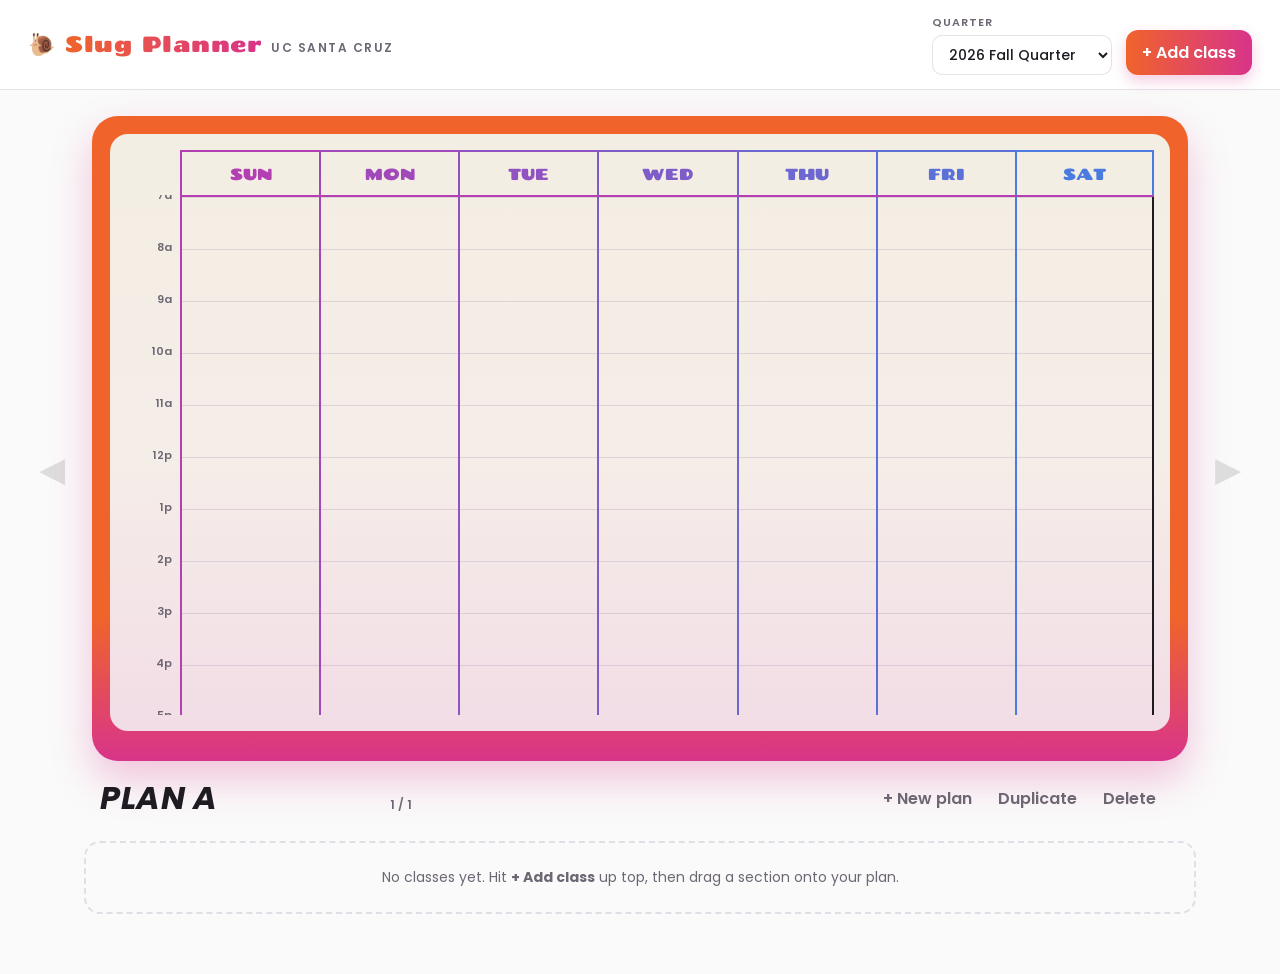
==== prototype/index.html @ 43cd10d3 "prototype: local wireframe of the planner; workflow: rebase before push Co-Authored-By: Claude Fable" ====
<!doctype html>
<html lang="en">
<head>
<meta charset="utf-8">
<meta name="viewport" content="width=device-width, initial-scale=1">
<title>Slug Planner</title>
<link rel="preconnect" href="https://fonts.googleapis.com">
<link href="https://fonts.googleapis.com/css2?family=Chango&family=Poppins:ital,wght@0,400;0,500;0,600;0,700;1,700&display=swap" rel="stylesheet">
<link rel="stylesheet" href="styles.css">
</head>
<body>

<header class="topbar">
  <div class="brand">
    <span class="brand-mark">🐌</span>
    <span class="brand-name">Slug Planner</span>
    <span class="brand-sub">UC Santa Cruz</span>
  </div>
  <div class="topbar-controls">
    <label class="field">
      <span>Quarter</span>
      <select id="termSelect"></select>
    </label>
    <button id="addClassBtn" class="btn btn-primary">+ Add class</button>
  </div>
</header>

<!-- Class picker drawer -->
<div id="drawer" class="drawer" hidden>
  <div class="drawer-inner">
    <div class="drawer-head">
      <h2>Add a class</h2>
      <button id="closeDrawer" class="icon-btn" aria-label="Close">✕</button>
    </div>
    <div class="drawer-filters">
      <label class="field">
        <span>Subject</span>
        <select id="subjectSelect"><option value="">All subjects</option></select>
      </label>
      <label class="field grow">
        <span>Search</span>
        <input id="courseSearch" type="search" placeholder="e.g. 19A, psych, calculus">
      </label>
    </div>
    <ul id="courseList" class="course-list"></ul>
  </div>
</div>

<main class="stage">
  <button id="prevPlan" class="arrow-btn" aria-label="Previous plan">◀</button>

  <section class="plan-wrap">
    <div class="plan-frame">
      <div class="plan-card">
        <div class="cal-head">
          <div class="cal-gutter"></div>
          <div class="cal-days" id="calDays"></div>
        </div>
        <div class="cal-body" id="calBody">
          <div class="cal-gutter" id="calGutter"></div>
          <div class="cal-grid" id="calGrid"></div>
        </div>
      </div>
    </div>

    <div class="plan-meta">
      <div class="plan-title">
        <input id="planName" class="plan-name" value="PLAN A" spellcheck="false">
        <span id="planIndex" class="plan-index">1 / 1</span>
      </div>
      <div class="plan-actions">
        <button id="newPlan" class="btn btn-ghost">+ New plan</button>
        <button id="dupPlan" class="btn btn-ghost">Duplicate</button>
        <button id="delPlan" class="btn btn-ghost danger">Delete</button>
        <span id="planUnits" class="plan-units"></span>
      </div>
    </div>
  </section>

  <button id="nextPlan" class="arrow-btn" aria-label="Next plan">▶</button>
</main>

<section class="tray" id="tray">
  <div class="tray-empty" id="trayEmpty">
    No classes yet. Hit <strong>+ Add class</strong> up top, then drag a section onto your plan.
  </div>
</section>

<!-- Discussion chooser popover -->
<div id="disChooser" class="popover" hidden></div>

<script src="app.js"></script>
</body>
</html>
---- prototype/styles.css ----
:root {
  --orange: #f0632b;
  --orange-2: #f26b3a;
  --pink: #d8348a;
  --magenta: #b33fb2;
  --blue: #4a7be0;
  --cream: #f3eee3;
  --paper: #fafafa;
  --ink: #1e1b22;
  --muted: #6d6774;
  --green: #5bbf8e;
  --red: #d63a2f;
  --line: rgba(120, 90, 140, 0.18);
  --hour-px: 52px;
  --day-start: 7;   /* 7am */
  --day-end: 22;    /* 10pm */
  --display: "Chango", "Arial Black", sans-serif;
  --body: "Poppins", system-ui, sans-serif;
}

* { box-sizing: border-box; }
html, body { margin: 0; background: var(--paper); color: var(--ink); font-family: var(--body); }
button, input, select { font: inherit; color: inherit; }

/* ---------------------------------------------------------------- top bar */
.topbar {
  display: flex; align-items: center; justify-content: space-between;
  padding: 14px 28px; gap: 16px;
  background: #fff; border-bottom: 1px solid var(--line);
  position: sticky; top: 0; z-index: 20;
}
.brand { display: flex; align-items: baseline; gap: 10px; }
.brand-mark { font-size: 22px; }
.brand-name { font-family: var(--display); font-size: 22px; letter-spacing: 0.5px;
  background: linear-gradient(90deg, var(--orange), var(--pink)); -webkit-background-clip: text; background-clip: text; color: transparent; }
.brand-sub { font-size: 12px; color: var(--muted); font-weight: 600; text-transform: uppercase; letter-spacing: 1.5px; }
.topbar-controls { display: flex; align-items: flex-end; gap: 14px; }

.field { display: flex; flex-direction: column; gap: 4px; font-size: 11px; font-weight: 600; color: var(--muted); text-transform: uppercase; letter-spacing: 1px; }
.field.grow { flex: 1; }
.field select, .field input {
  font-size: 14px; font-weight: 500; text-transform: none; letter-spacing: 0; color: var(--ink);
  padding: 8px 12px; border: 1.5px solid var(--line); border-radius: 10px; background: #fff; min-width: 180px;
}
.field input:focus, .field select:focus { outline: 2px solid var(--blue); outline-offset: 1px; }

.btn { border: 0; border-radius: 12px; padding: 10px 16px; font-weight: 600; cursor: pointer; transition: transform .08s ease, filter .15s ease; }
.btn:active { transform: translateY(1px); }
.btn-primary { background: linear-gradient(90deg, var(--orange), var(--pink)); color: #fff; box-shadow: 0 6px 14px rgba(216,52,138,.25); }
.btn-primary:hover { filter: brightness(1.05); }
.btn-ghost { background: transparent; color: var(--muted); padding: 6px 10px; border-radius: 8px; }
.btn-ghost:hover { background: rgba(0,0,0,.05); color: var(--ink); }
.btn-ghost.danger:hover { color: var(--red); }
.icon-btn { border: 0; background: transparent; font-size: 18px; cursor: pointer; color: var(--muted); }

/* ---------------------------------------------------------------- drawer */
.drawer { position: fixed; inset: 0; z-index: 30; background: rgba(30,27,34,.35); backdrop-filter: blur(2px); }
.drawer-inner {
  position: absolute; top: 0; right: 0; height: 100%; width: min(520px, 100%);
  background: #fff; box-shadow: -12px 0 40px rgba(0,0,0,.18);
  display: flex; flex-direction: column; padding: 22px 24px; gap: 14px;
}
.drawer-head { display: flex; justify-content: space-between; align-items: center; }
.drawer-head h2 { margin: 0; font-family: var(--display); font-size: 22px; color: var(--magenta); }
.drawer-filters { display: flex; gap: 12px; }
.course-list { list-style: none; margin: 0; padding: 0; overflow: auto; flex: 1; display: flex; flex-direction: column; gap: 6px; }
.course-item {
  display: flex; align-items: center; justify-content: space-between; gap: 10px;
  padding: 10px 12px; border-radius: 12px; border: 1.5px solid var(--line); cursor: pointer;
}
.course-item:hover { border-color: var(--pink); background: #fff6fa; }
.course-item.added { opacity: .55; cursor: default; }
.course-code { font-weight: 700; }
.course-title { color: var(--muted); font-size: 13px; }
.course-sections { font-size: 11px; color: var(--muted); white-space: nowrap; }

/* ---------------------------------------------------------------- stage */
.stage { display: grid; grid-template-columns: 64px minmax(0, 1fr) 64px; align-items: center; gap: 8px; padding: 26px 20px 8px; }
.arrow-btn { border: 0; background: transparent; color: var(--red); font-size: 34px; cursor: pointer; justify-self: center; padding: 10px; border-radius: 50%; transition: transform .12s ease; }
.arrow-btn:hover { transform: scale(1.15); }
.arrow-btn:disabled { color: #ddd; cursor: default; transform: none; }

.plan-wrap { display: flex; flex-direction: column; gap: 12px; min-width: 0; }
.plan-frame {
  padding: 18px 18px 30px;
  border-radius: 26px;
  background:
    radial-gradient(circle at 12% 18%, rgba(255,255,255,.18) 0 2px, transparent 3px),
    radial-gradient(circle at 78% 70%, rgba(255,255,255,.14) 0 2px, transparent 3px),
    linear-gradient(180deg, var(--orange) 0%, var(--orange) 78%, var(--pink) 100%);
  box-shadow: 0 18px 40px rgba(216,52,138,.28);
}
.plan-card {
  background: linear-gradient(180deg, var(--cream) 0%, #f5ede8 55%, #f2dde6 100%);
  border-radius: 18px; padding: 16px; overflow: hidden;
}
.cal-head { display: grid; grid-template-columns: 54px 1fr; }
.cal-gutter { width: 54px; }
.cal-days { display: grid; grid-template-columns: repeat(7, 1fr); }
.cal-days .day {
  text-align: center; font-family: var(--display); font-size: 16px; padding: 12px 4px;
  border: 2px solid; border-bottom: 0; border-right: 0;
}
.cal-days .day:last-child { border-right: 2px solid; }
.cal-body { display: grid; grid-template-columns: 54px 1fr; max-height: 520px; overflow-y: auto; overscroll-behavior: contain; }
#calGutter { position: relative; font-size: 11px; color: var(--muted); font-weight: 600; }
#calGutter .hour { position: absolute; right: 8px; transform: translateY(-50%); }
.cal-grid { position: relative; display: grid; grid-template-columns: repeat(7, 1fr); border-top: 2px solid; }
.cal-col { position: relative; border-left: 2px solid; background-image: repeating-linear-gradient(to bottom, var(--line) 0 1px, transparent 1px var(--hour-px)); }
.cal-col:last-child { border-right: 2px solid; }
.cal-col.drop-ok { background-color: rgba(91,191,142,.14); }
.cal-col.drop-hot { background-color: rgba(91,191,142,.28); }

/* gradient border trick: columns fade purple -> blue left to right */
.cal-days .day, .cal-col { border-color: var(--col-color, var(--magenta)); }
.cal-grid { border-color: var(--magenta); }

.block {
  position: absolute; left: 4px; right: 4px; border-radius: 8px; padding: 5px 7px; overflow: hidden;
  color: #fff; font-size: 11px; line-height: 1.25; box-shadow: 0 3px 8px rgba(0,0,0,.14);
  cursor: default; user-select: none;
}
.block .b-code { font-weight: 700; font-size: 12px; }
.block .b-sub { opacity: .92; }
.block .b-x { position: absolute; top: 3px; right: 5px; font-size: 11px; cursor: pointer; opacity: .75; }
.block .b-x:hover { opacity: 1; }
.block.dis { filter: saturate(.85); opacity: .88; border: 1.5px dashed rgba(255,255,255,.75); }
.block.conflict { outline: 3px solid var(--red); outline-offset: -1px; }
.block.needs-dis { border: 2px dashed #fff; }
.block .b-pick { display: inline-block; margin-top: 3px; background: rgba(255,255,255,.28); border-radius: 6px; padding: 1px 6px; cursor: pointer; font-weight: 600; }
.block .b-pick:hover { background: rgba(255,255,255,.45); }

.plan-meta { display: flex; justify-content: space-between; align-items: center; padding: 0 6px; }
.plan-title { display: flex; align-items: baseline; gap: 12px; }
.plan-name { font-family: var(--body); font-style: italic; font-weight: 700; font-size: 32px; border: 0; background: transparent; width: 280px; text-transform: uppercase; letter-spacing: .5px; }
.plan-name:focus { outline: 0; border-bottom: 2px solid var(--pink); }
.plan-index { font-size: 12px; color: var(--muted); font-weight: 600; }
.plan-actions { display: flex; gap: 6px; align-items: center; }
.plan-units { font-size: 12px; color: var(--muted); font-weight: 600; margin-left: 10px; }

/* ---------------------------------------------------------------- tray */
.tray { padding: 10px 84px 60px; display: flex; flex-direction: column; gap: 14px; }
.tray-empty { color: var(--muted); font-size: 14px; padding: 24px; text-align: center; border: 2px dashed var(--line); border-radius: 16px; }
.tray-row { display: grid; grid-template-columns: 200px 1fr auto; align-items: center; gap: 14px; }
.tray-course { display: flex; flex-direction: column; gap: 2px; }
.tray-course .tc-code { font-weight: 700; font-size: 15px; display: flex; align-items: center; gap: 8px; }
.tray-course .swatch { width: 12px; height: 12px; border-radius: 4px; display: inline-block; }
.tray-course .tc-title { font-size: 13px; color: var(--muted); }
.tray-cards { display: flex; flex-wrap: wrap; gap: 14px 22px; }
.card {
  position: relative; min-width: 150px; padding: 10px 14px; border-radius: 6px; color: #fff;
  cursor: grab; box-shadow: 0 5px 12px rgba(0,0,0,.16); transition: transform .1s ease;
  font-size: 13px; line-height: 1.3;
}
.card:hover { transform: translateY(-2px); }
.card:active { cursor: grabbing; }
.card.dragging { opacity: .5; }
.card .c-sec { font-weight: 700; }
.card .c-time { font-weight: 500; }
.card .c-meta { font-size: 11px; opacity: .9; }
.card .c-tba { font-style: italic; opacity: .85; }
.card .badge {
  position: absolute; left: -12px; bottom: -10px; width: 24px; height: 24px; border-radius: 50%;
  background: var(--green); color: #fff; font-weight: 700; font-size: 12px;
  display: flex; align-items: center; justify-content: center; box-shadow: 0 2px 6px rgba(0,0,0,.2);
}
.card .badge.on-this { outline: 2px solid #fff; }
.tray-remove { color: var(--muted); }

/* ---------------------------------------------------------------- popover */
.popover {
  position: absolute; z-index: 40; background: #fff; border-radius: 14px; padding: 12px;
  box-shadow: 0 14px 34px rgba(0,0,0,.22); min-width: 240px; max-height: 320px; overflow: auto;
}
.popover h4 { margin: 0 0 8px; font-size: 12px; text-transform: uppercase; letter-spacing: 1px; color: var(--muted); }
.popover .opt { display: flex; justify-content: space-between; gap: 10px; padding: 7px 9px; border-radius: 8px; cursor: pointer; font-size: 13px; }
.popover .opt:hover { background: #fff1f6; }
.popover .opt .o-code { font-weight: 700; }
.popover .opt .o-time { color: var(--muted); }
.popover .opt.conflict .o-time::after { content: " · conflict"; color: var(--red); font-weight: 600; }

@media (max-width: 900px) {
  .stage { grid-template-columns: 40px 1fr 40px; padding: 16px 6px; }
  .tray { padding: 10px 16px 60px; }
  .tray-row { grid-template-columns: 1fr; }
  .plan-name { font-size: 24px; width: 200px; }
}
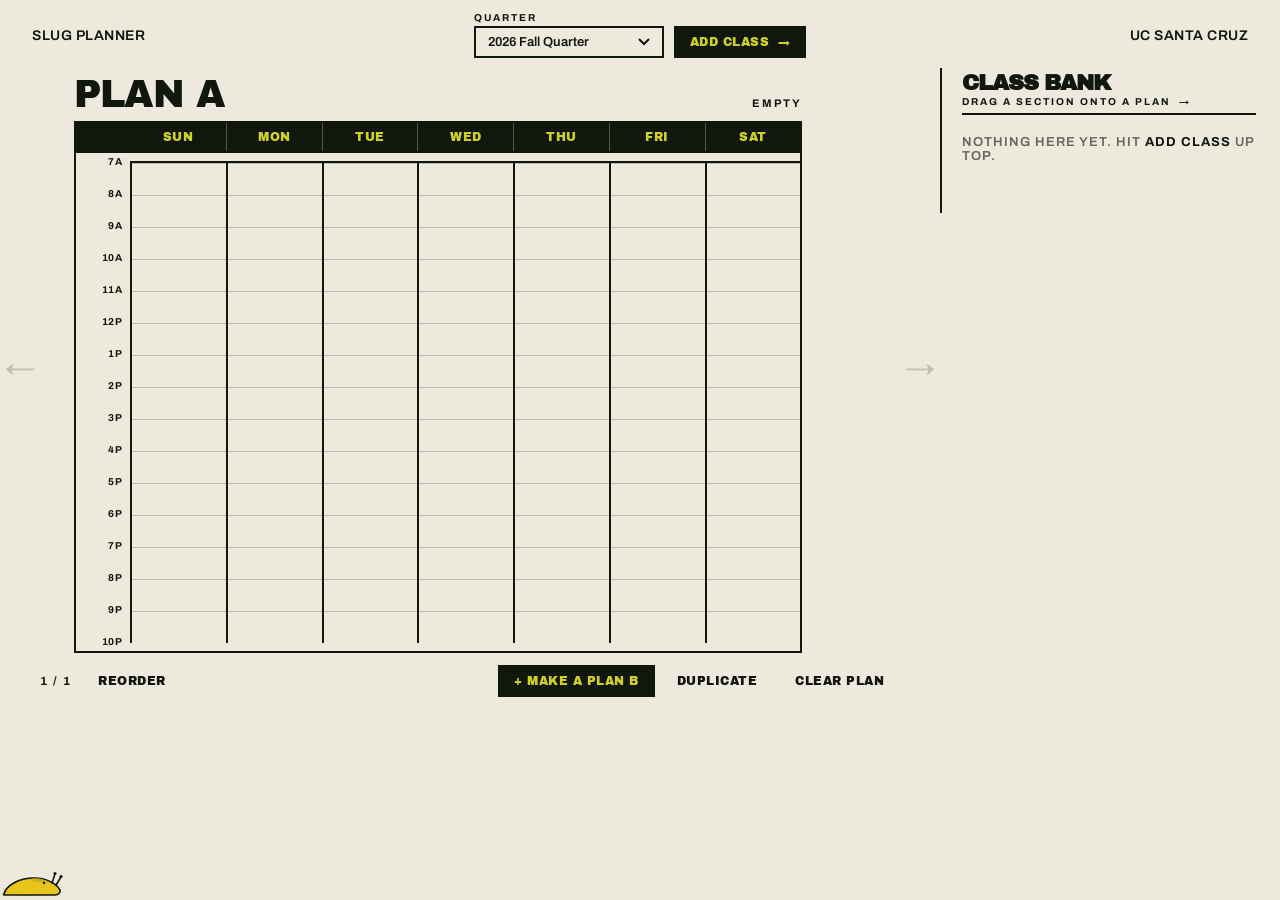
==== commit ae8127ac: "prototype: tile section cards in an equal-size grid Co-Authored-By: Claude Fable 5.1 <noreply@anthro" ====
--- a/prototype/index.html
+++ b/prototype/index.html
@@ -5,31 +5,28 @@
 <meta name="viewport" content="width=device-width, initial-scale=1">
 <title>Slug Planner</title>
 <link rel="preconnect" href="https://fonts.googleapis.com">
-<link href="https://fonts.googleapis.com/css2?family=Chango&family=Poppins:ital,wght@0,400;0,500;0,600;0,700;1,700&display=swap" rel="stylesheet">
+<link href="https://fonts.googleapis.com/css2?family=Archivo+Black&family=Archivo:wght@400;500;600;700&display=swap" rel="stylesheet">
 <link rel="stylesheet" href="styles.css">
 </head>
 <body>
 
 <header class="topbar">
-  <div class="brand">
-    <span class="brand-mark">🐌</span>
-    <span class="brand-name">Slug Planner</span>
-    <span class="brand-sub">UC Santa Cruz</span>
-  </div>
+  <div class="brand">SLUG PLANNER</div>
   <div class="topbar-controls">
     <label class="field">
       <span>Quarter</span>
       <select id="termSelect"></select>
     </label>
-    <button id="addClassBtn" class="btn btn-primary">+ Add class</button>
+    <button id="addClassBtn" class="btn btn-ink">ADD CLASS <span class="arrow">→</span></button>
   </div>
+  <div class="brand-right">UC SANTA CRUZ</div>
 </header>
 
 <!-- Class picker drawer -->
 <div id="drawer" class="drawer" hidden>
   <div class="drawer-inner">
     <div class="drawer-head">
-      <h2>Add a class</h2>
+      <h2>ADD A CLASS</h2>
       <button id="closeDrawer" class="icon-btn" aria-label="Close">✕</button>
     </div>
     <div class="drawer-filters">
@@ -39,52 +36,91 @@
       </label>
       <label class="field grow">
         <span>Search</span>
-        <input id="courseSearch" type="search" placeholder="e.g. 19A, psych, calculus">
+        <input id="courseSearch" type="search" placeholder="19A, psych, calculus…">
       </label>
     </div>
     <ul id="courseList" class="course-list"></ul>
   </div>
 </div>
 
+<div class="layout">
+<div class="plan-pane">
 <main class="stage">
-  <button id="prevPlan" class="arrow-btn" aria-label="Previous plan">◀</button>
+  <button id="prevPlan" class="arrow-btn" aria-label="Previous plan">←</button>
+  <div class="track-wrap">
+    <div id="track" class="track"></div>
+  </div>
+  <button id="nextPlan" class="arrow-btn" aria-label="Next plan">→</button>
+</main>
 
-  <section class="plan-wrap">
-    <div class="plan-frame">
-      <div class="plan-card">
-        <div class="cal-head">
-          <div class="cal-gutter"></div>
-          <div class="cal-days" id="calDays"></div>
-        </div>
-        <div class="cal-body" id="calBody">
-          <div class="cal-gutter" id="calGutter"></div>
-          <div class="cal-grid" id="calGrid"></div>
-        </div>
-      </div>
+<div class="plan-bar">
+  <div class="plan-order">
+    <span id="planIndex" class="plan-index">1 / 1</span>
+    <button id="reorderBtn" class="btn btn-link" title="Drag your plans into a new order">REORDER</button>
+    <div id="reorderPanel" class="reorder" hidden>
+      <h4>Drag plans into order</h4>
+      <ul id="reorderList" class="reorder-list"></ul>
+      <button id="reorderDone" class="btn btn-ink">DONE</button>
     </div>
+  </div>
+  <div class="plan-actions">
+    <button id="newPlan" class="btn btn-ink">+ MAKE A PLAN B</button>
+    <button id="dupPlan" class="btn btn-link">DUPLICATE</button>
+    <button id="delPlan" class="btn btn-link danger">DELETE</button>
+  </div>
+</div>
 
+<template id="slideTpl">
+  <section class="slide">
     <div class="plan-meta">
-      <div class="plan-title">
-        <input id="planName" class="plan-name" value="PLAN A" spellcheck="false">
-        <span id="planIndex" class="plan-index">1 / 1</span>
-      </div>
-      <div class="plan-actions">
-        <button id="newPlan" class="btn btn-ghost">+ New plan</button>
-        <button id="dupPlan" class="btn btn-ghost">Duplicate</button>
-        <button id="delPlan" class="btn btn-ghost danger">Delete</button>
-        <span id="planUnits" class="plan-units"></span>
-      </div>
+      <input class="plan-name" value="PLAN A" spellcheck="false" aria-label="Plan name">
+      <span class="plan-units"></span>
+    </div>
+    <div class="plan-card">
+      <div class="cal-head"><div class="cal-gutter"></div><div class="cal-days"></div></div>
+      <div class="cal-body"><div class="cal-gutter gutter-hours"></div><div class="cal-grid"></div></div>
     </div>
   </section>
+</template>
 
-  <button id="nextPlan" class="arrow-btn" aria-label="Next plan">▶</button>
-</main>
+</div><!-- /plan-pane -->
 
 <section class="tray" id="tray">
+  <div class="tray-head">
+    <h2>CLASS BANK</h2>
+    <span class="tray-hint">DRAG A SECTION ONTO A PLAN <span class="arrow">→</span></span>
+  </div>
   <div class="tray-empty" id="trayEmpty">
-    No classes yet. Hit <strong>+ Add class</strong> up top, then drag a section onto your plan.
+    Nothing here yet. Hit <strong>ADD CLASS</strong> up top.
   </div>
 </section>
+</div><!-- /layout -->
+
+<!-- Sammy, crawling along the bottom edge -->
+<div class="slug-lane">
+  <div class="slug-crawl" id="slug" title="Sammy" role="button" aria-label="Poke Sammy the slug">
+    <div class="slug-say" id="slugSay" hidden></div>
+    <svg class="slug" viewBox="0 0 64 30" width="64" height="30">
+      <g class="slug-body">
+        <!-- slime trail -->
+        <path d="M2 26 Q 10 24, 18 26 T 34 26" fill="none" stroke="#b9ba1f" stroke-width="1.5" stroke-linecap="round" opacity=".55"/>
+        <!-- body -->
+        <path d="M4 26 C 6 18, 18 10, 34 10 C 46 10, 56 15, 60 22 C 61 25, 58 27, 54 27 L 8 27 C 4 27, 3 27, 4 26 Z" fill="#e8c51a" stroke="#11170d" stroke-width="1.6" stroke-linejoin="round"/>
+        <!-- mantle -->
+        <path d="M28 12 C 34 9, 44 10, 50 15 C 44 14, 36 14, 28 12 Z" fill="#c9a815" opacity=".8"/>
+        <!-- pneumostome -->
+        <circle cx="44" cy="15" r="1.2" fill="#11170d"/>
+        <!-- eyestalks -->
+        <g class="slug-eyes">
+          <path d="M52 15 L 55 6" stroke="#11170d" stroke-width="1.6" stroke-linecap="round"/>
+          <path d="M56 17 L 61 9" stroke="#11170d" stroke-width="1.6" stroke-linecap="round"/>
+          <circle cx="55" cy="5.5" r="1.6" fill="#11170d"/>
+          <circle cx="61" cy="8.5" r="1.6" fill="#11170d"/>
+        </g>
+      </g>
+    </svg>
+  </div>
+</div>
 
 <!-- Discussion chooser popover -->
 <div id="disChooser" class="popover" hidden></div>
--- a/prototype/styles.css
+++ b/prototype/styles.css
@@ -1,187 +1,281 @@
+/* Slug Planner — "lime poster" theme.
+ * Acid lime ground, near-black ink, bold all-caps type, hairline black rules. */
 :root {
-  --orange: #f0632b;
-  --orange-2: #f26b3a;
-  --pink: #d8348a;
-  --magenta: #b33fb2;
-  --blue: #4a7be0;
-  --cream: #f3eee3;
-  --paper: #fafafa;
-  --ink: #1e1b22;
-  --muted: #6d6774;
-  --green: #5bbf8e;
-  --red: #d63a2f;
-  --line: rgba(120, 90, 140, 0.18);
-  --hour-px: 52px;
-  --day-start: 7;   /* 7am */
-  --day-end: 22;    /* 10pm */
-  --display: "Chango", "Arial Black", sans-serif;
-  --body: "Poppins", system-ui, sans-serif;
+  --bg: #ede9dc;          /* mellow oat ground */
+  --lime: #cfd026;        /* poster accent: text on ink, first course color */
+  --lime-deep: #b9ba1f;
+  --lime-pale: #dcdc5a;
+  --ink: #11170d;
+  --ink-soft: rgba(17, 23, 13, .62);
+  --paper: #f5f6ea;
+  --red: #e5352b;
+  --green: #157a3a;
+  --rule: rgba(17, 23, 13, .22);
+  --rule-strong: var(--ink);
+  --hour-px: 32px;
+  --display: "Archivo Black", "Arial Black", Impact, sans-serif;
+  --body: "Archivo", "Helvetica Neue", Arial, sans-serif;
 }
 
 * { box-sizing: border-box; }
-html, body { margin: 0; background: var(--paper); color: var(--ink); font-family: var(--body); }
+html, body { margin: 0; background: var(--bg); color: var(--ink); font-family: var(--body); -webkit-font-smoothing: antialiased; }
 button, input, select { font: inherit; color: inherit; }
+::selection { background: var(--ink); color: var(--lime); }
+
+.arrow { display: inline-block; margin-left: 4px; }
 
 /* ---------------------------------------------------------------- top bar */
 .topbar {
-  display: flex; align-items: center; justify-content: space-between;
-  padding: 14px 28px; gap: 16px;
-  background: #fff; border-bottom: 1px solid var(--line);
+  display: grid; grid-template-columns: 1fr auto 1fr; align-items: center; gap: 16px;
+  padding: 12px 32px 10px;
+  background: var(--bg);
   position: sticky; top: 0; z-index: 20;
 }
-.brand { display: flex; align-items: baseline; gap: 10px; }
-.brand-mark { font-size: 22px; }
-.brand-name { font-family: var(--display); font-size: 22px; letter-spacing: 0.5px;
-  background: linear-gradient(90deg, var(--orange), var(--pink)); -webkit-background-clip: text; background-clip: text; color: transparent; }
-.brand-sub { font-size: 12px; color: var(--muted); font-weight: 600; text-transform: uppercase; letter-spacing: 1.5px; }
-.topbar-controls { display: flex; align-items: flex-end; gap: 14px; }
-
-.field { display: flex; flex-direction: column; gap: 4px; font-size: 11px; font-weight: 600; color: var(--muted); text-transform: uppercase; letter-spacing: 1px; }
-.field.grow { flex: 1; }
+.brand, .brand-right { font-weight: 600; font-size: 14px; letter-spacing: .5px; text-transform: uppercase; }
+.brand-right { text-align: right; }
+.topbar-controls { display: flex; align-items: flex-end; gap: 10px; justify-self: center; }
+
+.field { display: flex; flex-direction: column; gap: 3px; font-size: 10px; font-weight: 700; color: var(--ink); text-transform: uppercase; letter-spacing: 2px; min-width: 0; }
+.field.grow { flex: 1; min-width: 0; }
 .field select, .field input {
-  font-size: 14px; font-weight: 500; text-transform: none; letter-spacing: 0; color: var(--ink);
-  padding: 8px 12px; border: 1.5px solid var(--line); border-radius: 10px; background: #fff; min-width: 180px;
-}
-.field input:focus, .field select:focus { outline: 2px solid var(--blue); outline-offset: 1px; }
-
-.btn { border: 0; border-radius: 12px; padding: 10px 16px; font-weight: 600; cursor: pointer; transition: transform .08s ease, filter .15s ease; }
+  width: 100%; min-width: 0;
+  font-size: 13px; font-weight: 600; text-transform: none; letter-spacing: 0; color: var(--ink);
+  padding: 7px 12px; border: 2px solid var(--ink); border-radius: 0; background: transparent;
+  -webkit-appearance: none; appearance: none;
+}
+.topbar .field select { min-width: 190px; }
+.field select {
+  padding-right: 34px;
+  background-image: url("data:image/svg+xml;utf8,<svg xmlns='http://www.w3.org/2000/svg' width='12' height='8' viewBox='0 0 12 8'><path d='M1 1l5 5 5-5' fill='none' stroke='%2311170d' stroke-width='2'/></svg>");
+  background-repeat: no-repeat; background-position: right 12px center;
+}
+.field input::placeholder { color: var(--ink-soft); font-weight: 500; }
+.field input:focus, .field select:focus { outline: 0; box-shadow: 0 0 0 3px var(--ink); }
+
+.btn {
+  border: 2px solid var(--ink); border-radius: 0; padding: 7px 14px;
+  font-family: var(--display); font-weight: 400; font-size: 12px; letter-spacing: .5px; text-transform: uppercase;
+  cursor: pointer; background: transparent; color: var(--ink);
+  transition: background .12s ease, color .12s ease, transform .08s ease;
+}
 .btn:active { transform: translateY(1px); }
-.btn-primary { background: linear-gradient(90deg, var(--orange), var(--pink)); color: #fff; box-shadow: 0 6px 14px rgba(216,52,138,.25); }
-.btn-primary:hover { filter: brightness(1.05); }
-.btn-ghost { background: transparent; color: var(--muted); padding: 6px 10px; border-radius: 8px; }
-.btn-ghost:hover { background: rgba(0,0,0,.05); color: var(--ink); }
-.btn-ghost.danger:hover { color: var(--red); }
-.icon-btn { border: 0; background: transparent; font-size: 18px; cursor: pointer; color: var(--muted); }
+.btn:hover { background: var(--ink); color: var(--lime); }
+.btn-ink { background: var(--ink); color: var(--lime); }
+.btn-ink:hover { background: transparent; color: var(--ink); }
+.btn-link { border-color: transparent; }
+.btn-link:hover { border-color: var(--ink); }
+.btn.danger:hover { background: var(--red); border-color: var(--red); color: #fff; }
+.btn-ghost { background: transparent; border: 0; color: var(--ink-soft); padding: 6px 10px; }
+.btn-ghost:hover { color: var(--ink); }
+.icon-btn { border: 0; background: transparent; font-size: 22px; cursor: pointer; color: var(--ink); line-height: 1; }
 
 /* ---------------------------------------------------------------- drawer */
-.drawer { position: fixed; inset: 0; z-index: 30; background: rgba(30,27,34,.35); backdrop-filter: blur(2px); }
+.drawer { position: fixed; inset: 0; z-index: 30; background: rgba(17, 23, 13, .3); }
 .drawer-inner {
-  position: absolute; top: 0; right: 0; height: 100%; width: min(520px, 100%);
-  background: #fff; box-shadow: -12px 0 40px rgba(0,0,0,.18);
-  display: flex; flex-direction: column; padding: 22px 24px; gap: 14px;
+  position: absolute; top: 0; left: 0; height: 100%; width: min(540px, 100%);
+  background: var(--bg); border-right: 3px solid var(--ink);
+  display: flex; flex-direction: column; padding: 20px 28px; gap: 14px;
 }
 .drawer-head { display: flex; justify-content: space-between; align-items: center; }
-.drawer-head h2 { margin: 0; font-family: var(--display); font-size: 22px; color: var(--magenta); }
+.drawer-head h2 { margin: 0; font-family: var(--display); font-size: 24px; letter-spacing: -.5px; text-transform: uppercase; }
 .drawer-filters { display: flex; gap: 12px; }
-.course-list { list-style: none; margin: 0; padding: 0; overflow: auto; flex: 1; display: flex; flex-direction: column; gap: 6px; }
+.drawer-filters .field:first-child { flex: 0 1 200px; }
+.course-list { list-style: none; margin: 0 -28px; padding: 0 28px 20px; overflow: auto; flex: 1; display: flex; flex-direction: column; border-top: 2px solid var(--ink); }
 .course-item {
-  display: flex; align-items: center; justify-content: space-between; gap: 10px;
-  padding: 10px 12px; border-radius: 12px; border: 1.5px solid var(--line); cursor: pointer;
-}
-.course-item:hover { border-color: var(--pink); background: #fff6fa; }
-.course-item.added { opacity: .55; cursor: default; }
-.course-code { font-weight: 700; }
-.course-title { color: var(--muted); font-size: 13px; }
-.course-sections { font-size: 11px; color: var(--muted); white-space: nowrap; }
-
-/* ---------------------------------------------------------------- stage */
-.stage { display: grid; grid-template-columns: 64px minmax(0, 1fr) 64px; align-items: center; gap: 8px; padding: 26px 20px 8px; }
-.arrow-btn { border: 0; background: transparent; color: var(--red); font-size: 34px; cursor: pointer; justify-self: center; padding: 10px; border-radius: 50%; transition: transform .12s ease; }
-.arrow-btn:hover { transform: scale(1.15); }
-.arrow-btn:disabled { color: #ddd; cursor: default; transform: none; }
-
-.plan-wrap { display: flex; flex-direction: column; gap: 12px; min-width: 0; }
-.plan-frame {
-  padding: 18px 18px 30px;
-  border-radius: 26px;
-  background:
-    radial-gradient(circle at 12% 18%, rgba(255,255,255,.18) 0 2px, transparent 3px),
-    radial-gradient(circle at 78% 70%, rgba(255,255,255,.14) 0 2px, transparent 3px),
-    linear-gradient(180deg, var(--orange) 0%, var(--orange) 78%, var(--pink) 100%);
-  box-shadow: 0 18px 40px rgba(216,52,138,.28);
-}
-.plan-card {
-  background: linear-gradient(180deg, var(--cream) 0%, #f5ede8 55%, #f2dde6 100%);
-  border-radius: 18px; padding: 16px; overflow: hidden;
-}
-.cal-head { display: grid; grid-template-columns: 54px 1fr; }
+  display: flex; align-items: center; justify-content: space-between; gap: 16px;
+  padding: 10px 4px; border-bottom: 1px solid var(--rule); cursor: pointer; line-height: 1.3;
+}
+.ci-main { display: flex; flex-direction: column; gap: 2px; min-width: 0; }
+.course-item:hover { background: var(--ink); color: var(--lime); margin: 0 -28px; padding-left: 32px; padding-right: 32px; }
+.course-item:hover .course-title, .course-item:hover .course-sections { color: inherit; opacity: .75; }
+.course-item.added { opacity: .4; cursor: default; }
+.course-item.added:hover { background: transparent; color: inherit; margin: 0; padding-left: 4px; padding-right: 4px; }
+.course-code { font-family: var(--display); font-size: 14px; text-transform: uppercase; }
+.course-title { color: var(--ink-soft); font-size: 12px; font-weight: 500; }
+.course-sections { font-size: 11px; font-weight: 700; letter-spacing: 1px; text-transform: uppercase; color: var(--ink-soft); white-space: nowrap; }
+
+/* ---------------------------------------------------------------- layout: plan left, class bank right */
+.layout { display: grid; grid-template-columns: minmax(0, 1fr) 340px; gap: 0; align-items: start; }
+.plan-pane { min-width: 0; }
+
+/* ---------------------------------------------------------------- stage / carousel */
+.stage { display: grid; grid-template-columns: 40px minmax(0, 1fr) 40px; align-items: center; gap: 0; padding: 2px 0 0; }
+.arrow-btn { border: 0; background: transparent; color: var(--ink); font-size: 30px; font-weight: 300; cursor: pointer; justify-self: center; padding: 6px; transition: transform .12s ease, opacity .2s ease; z-index: 2; }
+.arrow-btn:hover { transform: translateX(2px); }
+.arrow-btn:first-of-type:hover { transform: translateX(-2px); }
+.arrow-btn:disabled { opacity: .2; cursor: default; transform: none; }
+
+.track-wrap { min-width: 0; }
+.track {
+  display: flex; gap: 40px; align-items: flex-start;
+  overflow-x: auto; overscroll-behavior-x: contain; scroll-behavior: smooth;
+  scroll-snap-type: x mandatory;
+  padding: 4px calc((100% - var(--slide-w)) / 2) 10px;   /* centers the active slide, neighbors peek */
+  scrollbar-width: none;
+  --slide-w: min(92%, 1180px);
+}
+.track::-webkit-scrollbar { display: none; }
+.slide {
+  --sat: 100%;
+  flex: 0 0 var(--slide-w); scroll-snap-align: center; scroll-snap-stop: always;
+  display: flex; flex-direction: column; gap: 4px;
+  transform: scale(.96); opacity: .55; transition: transform .35s ease, opacity .35s ease, filter .35s ease;
+  filter: grayscale(calc(100% - var(--sat)));
+}
+.slide.active { transform: scale(1); opacity: 1; filter: none; }
+
+.plan-bar { display: flex; justify-content: space-between; align-items: center; padding: 2px 40px 14px; }
+.plan-index { font-size: 12px; font-weight: 700; letter-spacing: 2px; color: var(--ink); }
+.plan-bar { position: relative; }
+.plan-order { display: flex; align-items: center; gap: 10px; }
+#reorderBtn.on { background: var(--ink); color: var(--lime); border-color: var(--ink); }
+.reorder {
+  position: absolute; left: 40px; bottom: calc(100% + 6px); z-index: 25;
+  background: var(--bg); border: 3px solid var(--ink); box-shadow: 6px 6px 0 var(--ink);
+  padding: 12px; min-width: 300px; display: flex; flex-direction: column; gap: 8px;
+}
+.reorder[hidden] { display: none; }
+.reorder h4 { margin: 0 2px 2px; font-size: 11px; font-weight: 700; text-transform: uppercase; letter-spacing: 2px; }
+.reorder-list { list-style: none; margin: 0; padding: 0; display: flex; flex-direction: column; gap: 6px; }
+.reorder-item {
+  display: flex; align-items: center; gap: 10px; padding: 8px 10px; border: 2px solid var(--ink); background: var(--bg);
+  cursor: grab; user-select: none; font-size: 13px;
+}
+.reorder-item:active { cursor: grabbing; }
+.reorder-item.dragging { opacity: .35; border-style: dashed; }
+.reorder-item.current { background: var(--ink); color: var(--lime); }
+.reorder-item .grip { font-family: var(--body); letter-spacing: -3px; opacity: .6; font-size: 14px; }
+.reorder-item .r-name { font-family: var(--display); text-transform: uppercase; flex: 1; }
+.reorder-item .r-meta { font-size: 10px; font-weight: 700; letter-spacing: 1px; text-transform: uppercase; opacity: .7; }
+.reorder .btn { align-self: flex-end; }
+.plan-actions { display: flex; gap: 6px; align-items: center; }
+
+/* plan headline — the poster's big bottom type */
+.plan-meta { display: flex; justify-content: space-between; align-items: baseline; padding: 0 0 2px; }
+.plan-title { display: flex; align-items: baseline; gap: 12px; }
+.plan-name {
+  font-family: var(--display); font-size: clamp(26px, 3vw, 38px); line-height: 1; letter-spacing: -1px;
+  border: 0; background: transparent; width: 100%; max-width: 620px; text-transform: uppercase; padding: 0; color: var(--ink);
+}
+.plan-name:focus { outline: 0; text-decoration: underline; text-decoration-thickness: 4px; text-underline-offset: 6px; }
+.plan-units { font-size: 11px; font-weight: 700; letter-spacing: 2px; text-transform: uppercase; white-space: nowrap; color: var(--ink); }
+
+/* calendar — the framed panel */
+.plan-card { border: 2px solid var(--ink); background: var(--bg); padding: 0; overflow: hidden; }
+.cal-head { display: grid; grid-template-columns: 54px 1fr; position: relative; z-index: 1; border-bottom: 2px solid var(--ink); background: var(--ink); color: var(--lime); }
 .cal-gutter { width: 54px; }
 .cal-days { display: grid; grid-template-columns: repeat(7, 1fr); }
-.cal-days .day {
-  text-align: center; font-family: var(--display); font-size: 16px; padding: 12px 4px;
-  border: 2px solid; border-bottom: 0; border-right: 0;
-}
-.cal-days .day:last-child { border-right: 2px solid; }
-.cal-body { display: grid; grid-template-columns: 54px 1fr; max-height: 520px; overflow-y: auto; overscroll-behavior: contain; }
-#calGutter { position: relative; font-size: 11px; color: var(--muted); font-weight: 600; }
-#calGutter .hour { position: absolute; right: 8px; transform: translateY(-50%); }
-.cal-grid { position: relative; display: grid; grid-template-columns: repeat(7, 1fr); border-top: 2px solid; }
-.cal-col { position: relative; border-left: 2px solid; background-image: repeating-linear-gradient(to bottom, var(--line) 0 1px, transparent 1px var(--hour-px)); }
-.cal-col:last-child { border-right: 2px solid; }
-.cal-col.drop-ok { background-color: rgba(91,191,142,.14); }
-.cal-col.drop-hot { background-color: rgba(91,191,142,.28); }
-
-/* gradient border trick: columns fade purple -> blue left to right */
-.cal-days .day, .cal-col { border-color: var(--col-color, var(--magenta)); }
-.cal-grid { border-color: var(--magenta); }
+.cal-days .day { text-align: center; font-family: var(--display); font-size: 12px; letter-spacing: .5px; padding: 7px 4px; border-left: 1px solid rgba(237, 233, 220, .3); }
+.cal-days .day:first-child { border-left: 0; }
+.cal-body { display: grid; grid-template-columns: 54px 1fr; max-height: max(260px, calc(100vh - 250px)); overflow-y: auto; overscroll-behavior: contain; padding-top: 8px; padding-bottom: 8px; }
+.gutter-hours { position: relative; font-size: 10px; font-weight: 700; letter-spacing: .5px; color: var(--ink); }
+.gutter-hours .hour { position: absolute; right: 8px; transform: translateY(-50%); }
+.cal-grid { position: relative; display: grid; grid-template-columns: repeat(7, 1fr); border-top: 2px solid var(--ink); }
+.cal-col { position: relative; border-left: 2px solid var(--ink); background-image: repeating-linear-gradient(to bottom, var(--rule) 0 1px, transparent 1px var(--hour-px)); transition: background-color .12s ease; }
+.cal-col.drop-ok { background-color: rgba(17, 23, 13, .06); }
+.cal-col.drop-hot { background-color: rgba(17, 23, 13, .16); }
 
 .block {
-  position: absolute; left: 4px; right: 4px; border-radius: 8px; padding: 5px 7px; overflow: hidden;
-  color: #fff; font-size: 11px; line-height: 1.25; box-shadow: 0 3px 8px rgba(0,0,0,.14);
+  position: absolute; left: 2px; right: 2px; border-radius: 0; padding: 3px 6px; overflow: hidden;
+  font-size: 10px; line-height: 1.25; border: 2px solid var(--ink);
   cursor: default; user-select: none;
 }
-.block .b-code { font-weight: 700; font-size: 12px; }
-.block .b-sub { opacity: .92; }
-.block .b-x { position: absolute; top: 3px; right: 5px; font-size: 11px; cursor: pointer; opacity: .75; }
+.block .b-code { font-family: var(--display); font-size: 11px; margin-bottom: 1px; padding-right: 12px; text-transform: uppercase; }
+.block .b-sub { opacity: .85; font-weight: 500; }
+.block .b-x { position: absolute; top: 2px; right: 5px; font-size: 11px; cursor: pointer; opacity: .7; }
 .block .b-x:hover { opacity: 1; }
-.block.dis { filter: saturate(.85); opacity: .88; border: 1.5px dashed rgba(255,255,255,.75); }
-.block.conflict { outline: 3px solid var(--red); outline-offset: -1px; }
-.block.needs-dis { border: 2px dashed #fff; }
-.block .b-pick { display: inline-block; margin-top: 3px; background: rgba(255,255,255,.28); border-radius: 6px; padding: 1px 6px; cursor: pointer; font-weight: 600; }
-.block .b-pick:hover { background: rgba(255,255,255,.45); }
-
-.plan-meta { display: flex; justify-content: space-between; align-items: center; padding: 0 6px; }
-.plan-title { display: flex; align-items: baseline; gap: 12px; }
-.plan-name { font-family: var(--body); font-style: italic; font-weight: 700; font-size: 32px; border: 0; background: transparent; width: 280px; text-transform: uppercase; letter-spacing: .5px; }
-.plan-name:focus { outline: 0; border-bottom: 2px solid var(--pink); }
-.plan-index { font-size: 12px; color: var(--muted); font-weight: 600; }
-.plan-actions { display: flex; gap: 6px; align-items: center; }
-.plan-units { font-size: 12px; color: var(--muted); font-weight: 600; margin-left: 10px; }
-
-/* ---------------------------------------------------------------- tray */
-.tray { padding: 10px 84px 60px; display: flex; flex-direction: column; gap: 14px; }
-.tray-empty { color: var(--muted); font-size: 14px; padding: 24px; text-align: center; border: 2px dashed var(--line); border-radius: 16px; }
-.tray-row { display: grid; grid-template-columns: 200px 1fr auto; align-items: center; gap: 14px; }
+.block.dis { border-style: dashed; }
+.block.conflict { outline: 3px solid var(--red); outline-offset: 0; }
+.block.needs-dis { border-style: dashed; }
+.block .b-pick { display: inline-block; margin-top: 3px; background: rgba(255, 255, 255, .28); padding: 1px 6px; cursor: pointer; font-weight: 700; }
+.block .b-pick:hover { background: rgba(255, 255, 255, .5); }
+
+/* ---------------------------------------------------------------- tray (class bank) */
+.tray { position: sticky; top: 64px; max-height: calc(100vh - 64px); overflow-y: auto; overscroll-behavior: contain;
+  padding: 4px 24px 32px 20px; border-left: 2px solid var(--ink); display: flex; flex-direction: column; gap: 0; }
+.tray-head { display: flex; flex-direction: column; gap: 2px; border-bottom: 2px solid var(--ink); padding-bottom: 6px; margin-bottom: 2px; }
+.tray-head h2 { margin: 0; font-family: var(--display); font-size: 22px; line-height: 1; letter-spacing: -1px; text-transform: uppercase; }
+.tray-hint { font-size: 10px; font-weight: 700; letter-spacing: 2px; text-transform: uppercase; }
+.tray-empty { font-size: 13px; font-weight: 600; padding: 18px 0; text-transform: uppercase; letter-spacing: 1px; color: var(--ink-soft); }
+.tray-empty strong { color: var(--ink); }
+.tray-row { display: flex; flex-direction: column; align-items: stretch; gap: 8px; padding: 10px 0; border-bottom: 1px solid var(--rule); }
 .tray-course { display: flex; flex-direction: column; gap: 2px; }
-.tray-course .tc-code { font-weight: 700; font-size: 15px; display: flex; align-items: center; gap: 8px; }
-.tray-course .swatch { width: 12px; height: 12px; border-radius: 4px; display: inline-block; }
-.tray-course .tc-title { font-size: 13px; color: var(--muted); }
-.tray-cards { display: flex; flex-wrap: wrap; gap: 14px 22px; }
+.tray-course .tc-code { font-family: var(--display); font-size: 15px; text-transform: uppercase; display: flex; align-items: center; gap: 10px; }
+.tray-course .swatch { width: 14px; height: 14px; border: 2px solid var(--ink); display: inline-block; }
+.tray-course .tc-title { font-size: 12px; font-weight: 500; color: var(--ink-soft); margin-top: 2px; display: flex; gap: 12px; align-items: baseline; }
+.tray-remove { border: 0; background: transparent; padding: 0; font-size: 11px; font-weight: 700; letter-spacing: 1px; text-transform: uppercase; color: var(--ink-soft); cursor: pointer; text-decoration: underline; text-underline-offset: 3px; }
+.tray-remove:hover { color: var(--red); }
+.tray-cards { display: grid; grid-template-columns: repeat(2, minmax(0, 1fr)); grid-auto-rows: 1fr; gap: 12px 14px; padding: 6px 4px 4px 10px; }
 .card {
-  position: relative; min-width: 150px; padding: 10px 14px; border-radius: 6px; color: #fff;
-  cursor: grab; box-shadow: 0 5px 12px rgba(0,0,0,.16); transition: transform .1s ease;
-  font-size: 13px; line-height: 1.3;
-}
-.card:hover { transform: translateY(-2px); }
-.card:active { cursor: grabbing; }
+  position: relative; min-width: 0; padding: 7px 10px; border: 2px solid var(--ink);
+  cursor: grab; transition: transform .1s ease, box-shadow .1s ease;
+  font-size: 12px; line-height: 1.4; display: flex; flex-direction: column; gap: 0;
+  box-shadow: 3px 3px 0 var(--ink);
+}
+.card:hover { transform: translate(-1px, -1px); box-shadow: 4px 4px 0 var(--ink); }
+.card:active { cursor: grabbing; transform: translate(2px, 2px); box-shadow: 2px 2px 0 var(--ink); }
 .card.dragging { opacity: .5; }
-.card .c-sec { font-weight: 700; }
-.card .c-time { font-weight: 500; }
-.card .c-meta { font-size: 11px; opacity: .9; }
-.card .c-tba { font-style: italic; opacity: .85; }
+.card .c-sec { font-family: var(--display); text-transform: uppercase; }
+.card .c-time { font-weight: 600; }
+.card .c-meta { font-size: 10px; opacity: .85; margin-top: 2px; white-space: nowrap; overflow: hidden; text-overflow: ellipsis; }
+.card .c-tba { font-style: italic; opacity: .85; white-space: nowrap; overflow: hidden; text-overflow: ellipsis; }
+.card .c-time { white-space: nowrap; overflow: hidden; text-overflow: ellipsis; }
 .card .badge {
-  position: absolute; left: -12px; bottom: -10px; width: 24px; height: 24px; border-radius: 50%;
-  background: var(--green); color: #fff; font-weight: 700; font-size: 12px;
-  display: flex; align-items: center; justify-content: center; box-shadow: 0 2px 6px rgba(0,0,0,.2);
-}
-.card .badge.on-this { outline: 2px solid #fff; }
-.tray-remove { color: var(--muted); }
+  position: absolute; left: -9px; top: -9px; width: 20px; height: 20px; border-radius: 50%;
+  background: var(--bg); color: var(--ink); border: 2px solid var(--ink); font-family: var(--display); font-size: 11px;
+  display: flex; align-items: center; justify-content: center;
+}
+.card .badge.on-this { background: var(--ink); color: var(--lime); }
 
 /* ---------------------------------------------------------------- popover */
 .popover {
-  position: absolute; z-index: 40; background: #fff; border-radius: 14px; padding: 12px;
-  box-shadow: 0 14px 34px rgba(0,0,0,.22); min-width: 240px; max-height: 320px; overflow: auto;
-}
-.popover h4 { margin: 0 0 8px; font-size: 12px; text-transform: uppercase; letter-spacing: 1px; color: var(--muted); }
-.popover .opt { display: flex; justify-content: space-between; gap: 10px; padding: 7px 9px; border-radius: 8px; cursor: pointer; font-size: 13px; }
-.popover .opt:hover { background: #fff1f6; }
-.popover .opt .o-code { font-weight: 700; }
-.popover .opt .o-time { color: var(--muted); }
-.popover .opt.conflict .o-time::after { content: " · conflict"; color: var(--red); font-weight: 600; }
+  position: absolute; z-index: 40; background: var(--bg); border: 3px solid var(--ink); padding: 10px 8px;
+  box-shadow: 6px 6px 0 var(--ink); min-width: 260px; max-height: 320px; overflow: auto;
+}
+.popover h4 { margin: 4px 8px 8px; font-size: 11px; font-weight: 700; text-transform: uppercase; letter-spacing: 2px; }
+.popover .opt { display: flex; justify-content: space-between; gap: 18px; padding: 10px 12px; cursor: pointer; font-size: 13px; line-height: 1.4; border-top: 1px solid var(--rule); }
+.popover .opt:first-of-type { border-top: 0; }
+.popover .opt.skip { margin-top: 6px; border-top: 2px solid var(--ink); color: var(--ink-soft); }
+.popover .opt:hover { background: var(--ink); color: var(--lime); }
+.popover .opt .o-code { font-family: var(--display); text-transform: uppercase; }
+.popover .opt .o-time { color: var(--ink-soft); font-weight: 500; }
+.popover .opt:hover .o-time { color: inherit; opacity: .75; }
+.popover .opt.conflict .o-time::after { content: " · conflict"; color: var(--red); font-weight: 700; }
+
+/* ---------------------------------------------------------------- Sammy the slug */
+.slug-lane { position: fixed; left: 0; right: 0; bottom: 0; height: 80px; pointer-events: none; z-index: 5; overflow: hidden; }
+.slug-crawl { position: absolute; bottom: 2px; left: 0; animation: slug-cross 70s linear infinite; pointer-events: auto; cursor: pointer; }
+.slug-crawl.poked .slug { animation: slug-flinch .35s ease-out; }
+.slug-say {
+  position: absolute; left: 44px; bottom: 30px; white-space: nowrap;
+  background: var(--bg); color: var(--ink); border: 2px solid var(--ink); box-shadow: 3px 3px 0 var(--ink);
+  padding: 5px 9px; font-size: 12px; font-weight: 700; letter-spacing: .3px;
+  animation: slug-say-in .18s ease-out;
+}
+.slug-say::after { content: ""; position: absolute; left: 10px; bottom: -7px; width: 8px; height: 8px; background: var(--bg); border-right: 2px solid var(--ink); border-bottom: 2px solid var(--ink); transform: rotate(45deg); }
+.slug-say[hidden] { display: none; }
+@keyframes slug-flinch { 0% { transform: translateY(0) scaleX(1); } 30% { transform: translateY(-6px) scaleX(.85); } 100% { transform: translateY(0) scaleX(1); } }
+@keyframes slug-say-in { from { transform: translateY(4px); opacity: 0; } to { transform: none; opacity: 1; } }
+.slug { display: block; }
+.slug-body { transform-origin: 8px 27px; animation: slug-inch 1.4s ease-in-out infinite; }
+.slug-eyes { transform-origin: 54px 16px; animation: slug-peek 3.2s ease-in-out infinite; }
+@keyframes slug-cross { from { transform: translateX(-80px); } to { transform: translateX(100vw); } }
+@keyframes slug-inch { 0%, 100% { transform: scaleX(1); } 50% { transform: scaleX(.9); } }
+@keyframes slug-peek { 0%, 70%, 100% { transform: rotate(0deg); } 82% { transform: rotate(-12deg); } 92% { transform: rotate(6deg); } }
+@media (prefers-reduced-motion: reduce) { .slug-lane { display: none; } }
 
 @media (max-width: 900px) {
-  .stage { grid-template-columns: 40px 1fr 40px; padding: 16px 6px; }
-  .tray { padding: 10px 16px 60px; }
-  .tray-row { grid-template-columns: 1fr; }
-  .plan-name { font-size: 24px; width: 200px; }
-}
+  .topbar { grid-template-columns: 1fr; padding: 16px 20px; gap: 10px; }
+  .brand-right { text-align: left; }
+  .topbar-controls { justify-self: stretch; flex-wrap: wrap; }
+  .stage { grid-template-columns: 36px 1fr 36px; }
+  .track { --slide-w: 92%; gap: 16px; }
+  .plan-bar { padding: 6px 20px 20px; flex-wrap: wrap; gap: 10px; }
+  .layout { grid-template-columns: 1fr; }
+  .tray { position: static; max-height: none; border-left: 0; border-top: 2px solid var(--ink); padding: 8px 20px 60px; }
+  .tray-row { gap: 10px; }
+  .plan-name { font-size: 36px; }
+  .drawer-inner { padding: 20px; }
+  .drawer-filters { flex-direction: column; }
+  .course-list { margin: 0 -20px; padding: 0 20px 20px; }
+}
